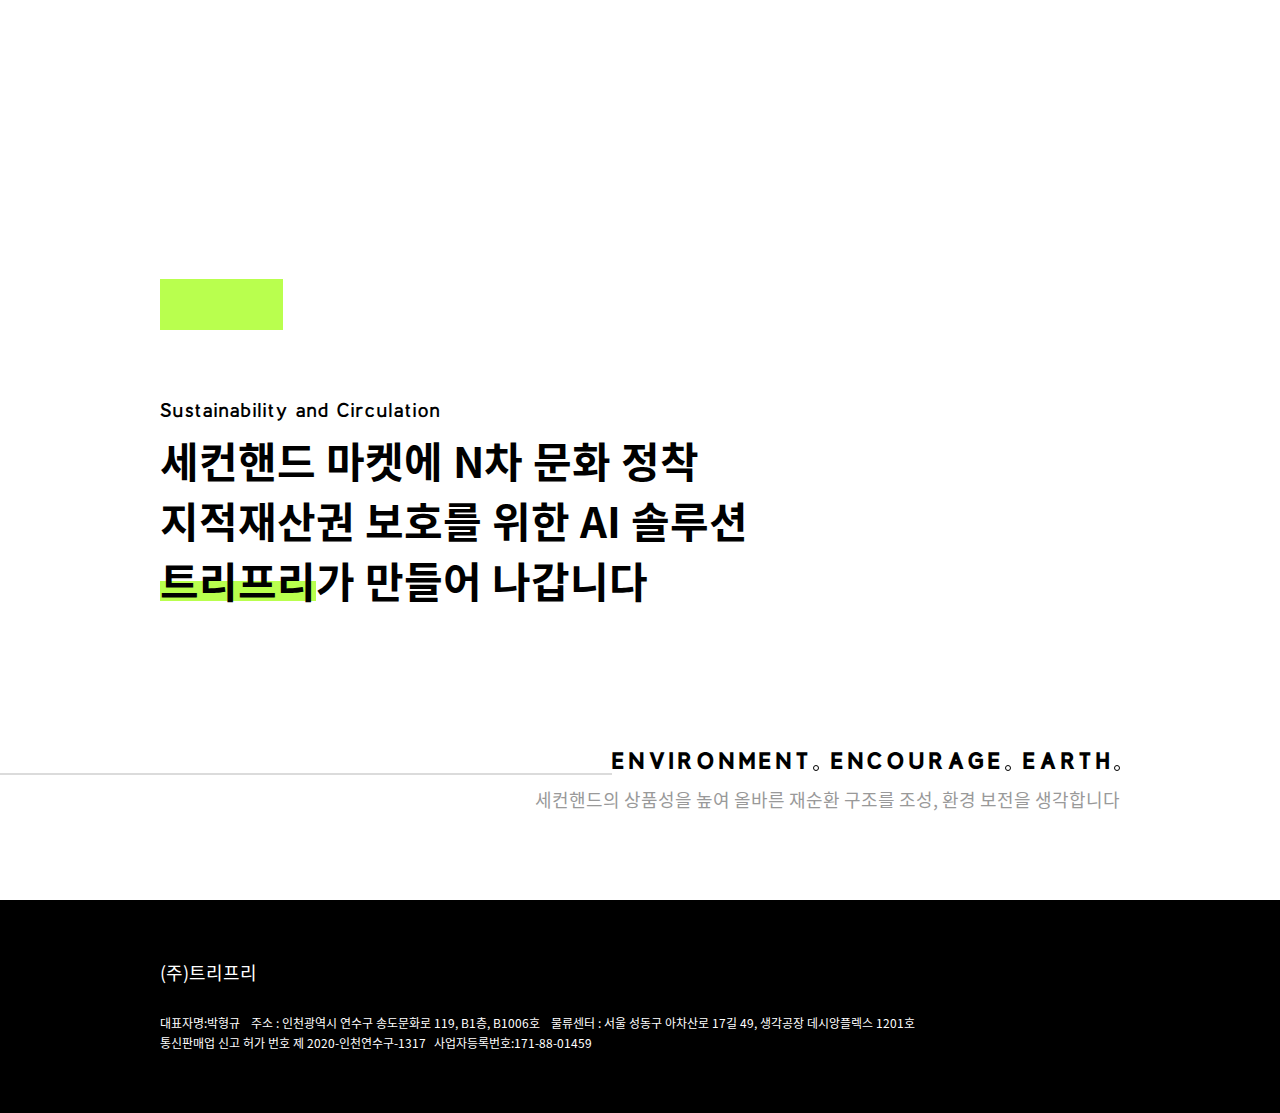
==== about.html @ 5b6d1bb6 "asmr" ====
<!DOCTYPE html>
<html lang="en">

<head>
    <meta charset="UTF-8">
    <meta http-equiv="X-UA-Compatible" content="IE=edge">
    <meta name="viewport" content="width=device-width, initial-scale=1.0">
    <title>트리프리</title>

    <!-- Swiper Css -->
    <link rel="stylesheet" href="css/swiper-bundle.min.css">

    <!-- Font Awesome CDN -->
    <link rel="stylesheet" href="https://cdnjs.cloudflare.com/ajax/libs/font-awesome/5.8.2/css/all.min.css" />

    <!-- Style Css -->
    <link rel="stylesheet" href="css/main.css">


    <!-- JQuery -->
    <script src="js/jquery-3.2.1.min.js"></script>
</head>

<body>
    <header>
        <div class="header-wrap">
            <div class="tre-btn back-btn">
                <a href="index.html"></a>
            </div>
        </div>
        <!-- responsive menu -->
        <div class="navi d-none">
            <ul>
                <li><a href="about.html">ABOUT</a></li>
                <li><a href="service.html">SERVICE</a></li>
                <li><a href="news.html">NEWS</a></li>
                <li><a href="recruit.html">RECRUIT</a></li>
                <li><a href="contact.html">CONTACT</a></li>
                <button type="button" class="close-btn">
                    <i class="fas fa-times"></i>
                </button>
                <div class="triple-e triple-e-menu">
                    <p class="fz-24 lh-36 berlin-b">TRIPLE.E</p>
                </div>
            </ul>
        </div>
        <!-- responsive menu end -->
    </header>
    <!-- header end -->

    <section>
        <div class="wrapper">

            <div class="container-wrap about-wrap">
                <div class="sub-title">
                    <p class="fz-20 lh-36 berlin-b m-d-none">Sustainability and Circulation</p>
                </div>
                <div class="under-title">
                    <h3 class="fz-42 lh-60 noto-b">세컨핸드 마켓에 N차 문화 정착<br />
                        지적재산권 보호를 위한 AI 솔루션<br />
                        <span>트리프리</span>가 <br class="d-none m-d-block">만들어 나갑니다
                    </h3>
                </div>
            </div>
    
            <div class="divider-contents-wrap">
                <div class="divider-conts">
                    <div class="divider m-d-none">
        
                    </div>
                    <h4 class="fz-24 berlin-xb">
                        <p>ENVIRONMENT</p>
                        <p>ENCOURAGE</p>
                        <p>EARTH</p>
                    </h4>
                </div>
                <div class="divider-conts hand-wrap mt-0">
                    <h5 class="fz-18 lh-32 fc-gr noto-r">세컨핸드의 상품성을 높여<br class="d-none m-d-block"> 올바른 재순환 구조를 조성, 환경 보전을 생각합니다</h5>
                </div>
            </div>
        </div>

    </section>

    <footer>
        <div class="footer-wrap">
            <h4 class="fz-18 lh-26">(주)트리프리</h4>
            <div class="d-flex align-items-center mt-27">
                <p class="fz-12 lh-20">
                    <span>대표자명:박형규</span>
                    <span>주소 : 인천광역시 연수구 송도문화로 119, B1층, B1006호</span>
                    <span>물류센터 : 서울 성동구 아차산로 17길 49, 생각공장 데시앙플렉스 1201호</span><br />
                    <span>통신판매업 신고 허가 번호 제 2020-인천연수구-1317</span><span><br class="d-none m-d-block" />사업자등록번호:171-88-01459</span><br />
                    <span class="d-none">채용 문의 recruit@tripleee.co.kr</span>
                </p>
            </div>
        </div>
    </footer>

    <!-- Swiper Js -->
    <script src="js/swiper-bundle.min.js"></script>

    <!-- Main Js -->
    <script src="js/main.js"></script>

</body>

</html>
---- css/main.css ----
@charset "utf-8";

@import url(../css/reset.css); /* Reset */
@import url(../css/font.css); /* Font */
@import url(../css/form.css); /* Form */ 
@import url(../css/style.css); /* Style */
@import url(../css/about.css); /* About */
@import url(../css/service.css); /* Service */
@import url(../css/news.css); /* News */
@import url(../css/recruit.css); /* Recruit */
@import url(../css/contact.css); /* Contact */
@import url(../css/responsive.css); /* Responsive */
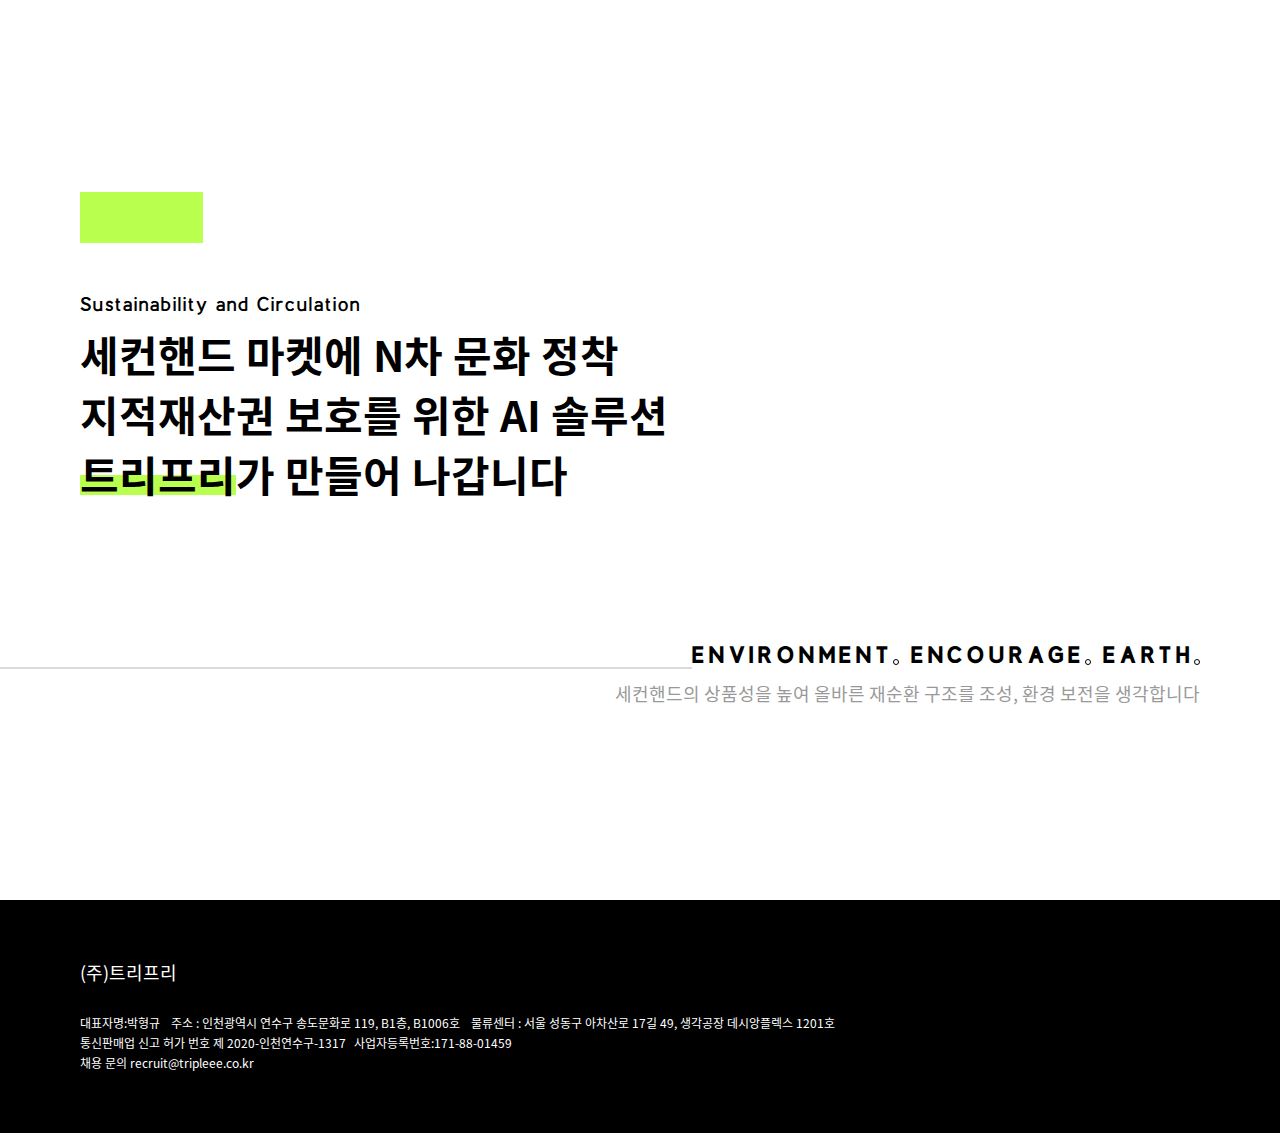
==== commit ece6393e: "responsive" ====
--- a/about.html
+++ b/about.html
@@ -51,7 +51,7 @@
     <section>
         <div class="wrapper">
 
-            <div class="container-wrap about-wrap">
+            <div class="about-wrap sec-pd">
                 <div class="sub-title">
                     <p class="fz-20 lh-36 berlin-b m-d-none">Sustainability and Circulation</p>
                 </div>
@@ -91,7 +91,7 @@
                     <span>주소 : 인천광역시 연수구 송도문화로 119, B1층, B1006호</span>
                     <span>물류센터 : 서울 성동구 아차산로 17길 49, 생각공장 데시앙플렉스 1201호</span><br />
                     <span>통신판매업 신고 허가 번호 제 2020-인천연수구-1317</span><span><br class="d-none m-d-block" />사업자등록번호:171-88-01459</span><br />
-                    <span class="d-none">채용 문의 recruit@tripleee.co.kr</span>
+                    <span class="m-d-none">채용 문의 recruit@tripleee.co.kr</span>
                 </p>
             </div>
         </div>
